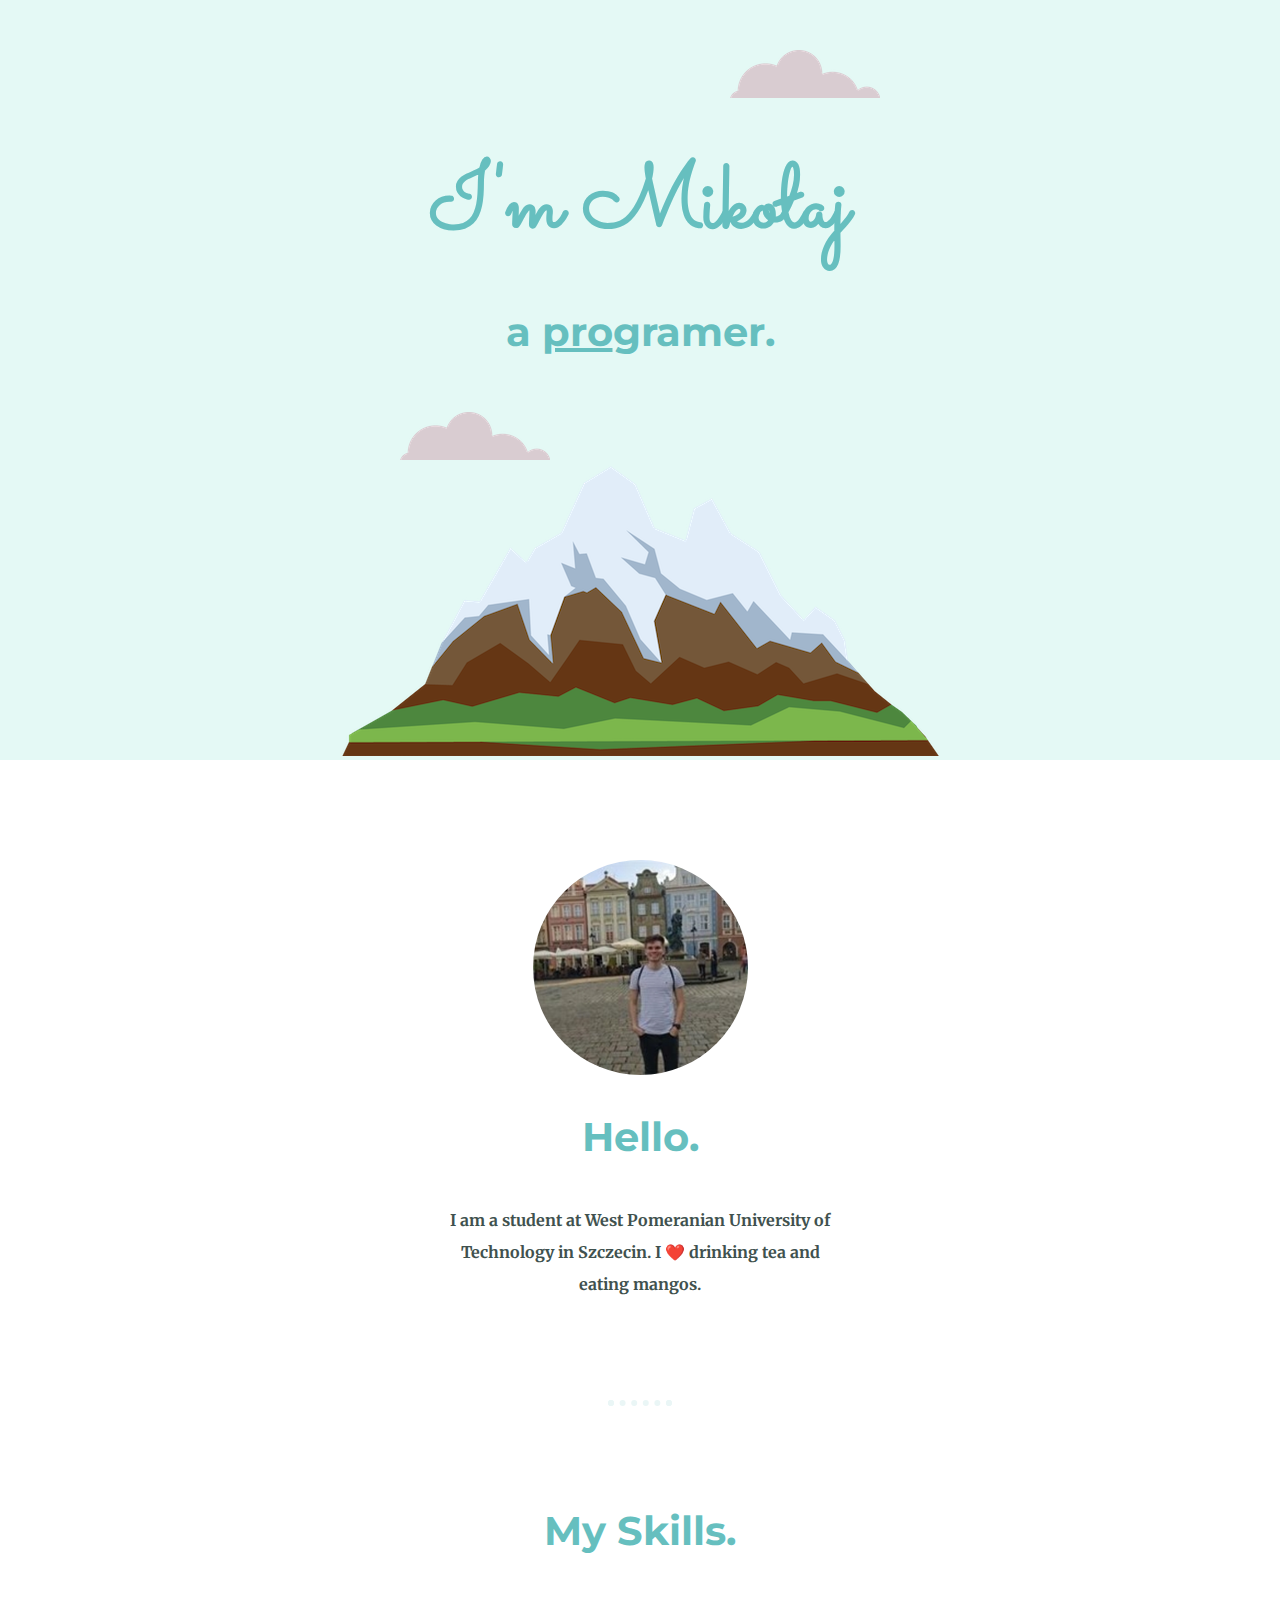
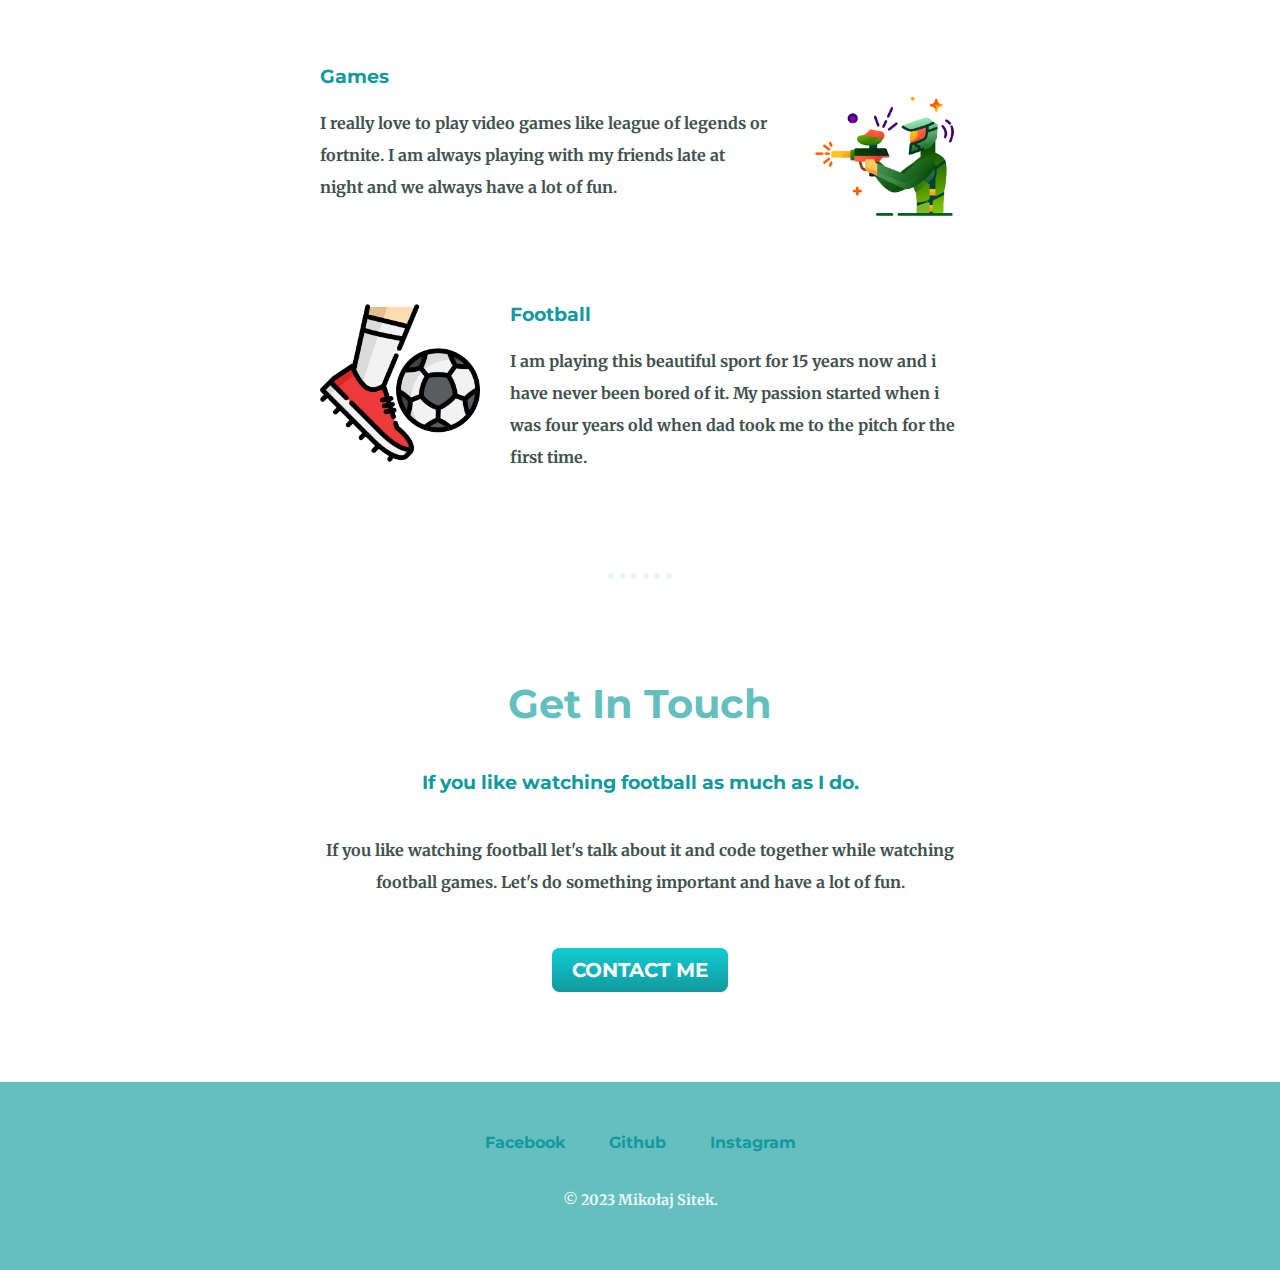
==== CSS - My Site/index.html @ 3fbc1d96 "Add files via upload" ====
<!DOCTYPE html>
<html lang="en">
<head>
    <link rel="web icon" href="">
    <meta charset="UTF-8">
    <title>Mikołaj</title>
    <link rel="stylesheet" href="CSS/style.css">
    <link rel="icon" href="favicon.ico">
    <link rel="preconnect" href="https://fonts.googleapis.com">
    <link rel="preconnect" href="https://fonts.gstatic.com" crossorigin>
    <link href="https://fonts.googleapis.com/css2?family=Merriweather&family=Montserrat&family=Montserrat+Alternates&family=Sacramento&display=swap" rel="stylesheet">
</head>
<body>
<div class="top-container">
    <img class="upper-cloud" src="images/cloud.png" alt="cloud-img">
    <h1>I'm Mikołaj</h1>
    <h2>a <span class="pro">pro</span>gramer.</h2>
    <img class="bottom-cloud" src="images/cloud.png" alt="cloud-img">
    <img src="images/mountain.png" alt="mountain-img">
</div>
<div class="middle-container">
    <div class="profile">
      <img class="profile-picture" src="images/Obraz1.png" alt="">
      <h2>Hello.</h2>
      <p class="intro">I am a student at West Pomeranian University of Technology in Szczecin. I ❤️ drinking tea and eating mangos.</p>
    </div>
    <hr>
    <div class="skills">
      <h2>My Skills.</h2>
      <div class="skill-row">
        <img class="zdjecia paintball" src="images/paintball.png" alt="">
        <h3>Games</h3>
        <p>I really love to play video games like league of legends or fortnite. I am always playing with my friends late at night and we always have a lot of fun.</p>
      </div>
      <div class="skill-row">
        <img class="zdjecia football" src="images/football.png" alt="">
        <h3>Football</h3>
        <p>I am playing this beautiful sport for 15 years now and i have never been bored of it. My passion started when i was four years old when dad took me to the pitch for the first time.</p>
      </div>
    </div>
    <hr>
    <div class="contact-me">
      <h2>Get In Touch</h2>
      <h3>If you like watching football as much as I do.</h3>
      <p class="contact-message">If you like watching football let's talk about it and code together while watching football games. Let's do something important and have a lot of fun.</p>
      <a class="btn" href="mailto:mikolaj.sitek@gmail.com">CONTACT ME</a>
    </div>
  </div>
  
  
  <div class="bottom-container">
    <a class="footer-link" href="https://www.facebook.com/profile.php?id=100060156372467">Facebook</a>
    <a class="footer-link" href="https://github.com/Sitkowski01/frontend">Github</a>
    <a class="footer-link" href="https://www.instagram.com/">Instagram</a>
    <p class="copyright">© 2023 Mikołaj Sitek.</p>
  </div>
  
</body>
</html>
---- CSS - My Site/CSS/style.css ----
body{
    color: #40514E;
    margin: 0;
    text-align: center;
    font-family: 'Merriweather', serif;
}
h1{
    color: #66BFBF;
    font-size: 5.625rem;
    margin: 2.6rem auto 0 auto;
    font-family: 'Sacramento', cursive;
    font-weight: bold;
}
h2{
    color: #66BFBF;
    font-size: 2.5rem;
    font-family: 'Montserrat', sans-serif;
    font-weight: bold;
    padding-bottom: 10px;
}
h3{
    color: #11999E;
    font-family: 'Montserrat', sans-serif;
    font-weight: bold;
}
hr{
    border: dotted #EAF6F6 6px;  
    border-bottom: none;
    width: 4%;
    margin: 100px auto;
}
p{
    line-height: 2;
    font-weight: bold;
}
a{
    color: #11999E;
    font-family: 'Montserrat', sans-serif;
    margin: 10px 20px;
    text-decoration: none;
    font-weight: bold;
}
a:hover{
    color: #EAF6F6;
}
.top-container{
    background-color: #E4F9F5;
    position: relative;
    padding-top: 100px;
}
.middle-container{
    margin: 100px 0;
}
.bottom-container{
    background-color: #66BFBF;
    padding: 50px 0 20px;
}
.bottom-cloud{
    position: absolute;
    left:400px;
    bottom: 300px;
}
.upper-cloud{
    position: absolute;
    right: 400px;
    top: 50px;
}
.pro{
    text-decoration: underline;
}
.intro{
    width: 30%;
    margin:auto;
}
.skill-row{
    width: 50%;
    margin: 100px auto 100px auto;
    text-align: left;
}
.football{
    width: 25%;
    float: left;
    margin-right: 30px;
}
.paintball{
    width: 25%;
    float: right;
    margin-left: 30px;
}
.profile-picture{
    border-radius: 100%;
}
.contact-message{
    width: 50%;
    margin: 40px auto 60px;
}

.btn {
    background: #11cdd4;
    background-image: -webkit-linear-gradient(top, #11cdd4, #11999e);
    background-image: -moz-linear-gradient(top, #11cdd4, #11999e);
    background-image: -ms-linear-gradient(top, #11cdd4, #11999e);
    background-image: -o-linear-gradient(top, #11cdd4, #11999e);
    background-image: linear-gradient(to bottom, #11cdd4, #11999e);
    -webkit-border-radius: 8;
    -moz-border-radius: 8;
    border-radius: 8px;
    font-family: 'Montserrat', sans-serif;
    color: #ffffff;
    font-size: 20px;
    font-weight: bold;
    padding: 10px 20px 10px 20px;
    text-decoration: none;
  }
  
  .btn:hover {
    background: #30e3cb;
    background-image: -webkit-linear-gradient(top, #30e3cb, #2bc4ad);
    background-image: -moz-linear-gradient(top, #30e3cb, #2bc4ad);
    background-image: -ms-linear-gradient(top, #30e3cb, #2bc4ad);
    background-image: -o-linear-gradient(top, #30e3cb, #2bc4ad);
    background-image: linear-gradient(to bottom, #30e3cb, #2bc4ad);
    text-decoration: none;
  }
  .copyright{
    color: #EAF6F6;
    font-size: 0.9rem;
    padding: 20px 0;
  }
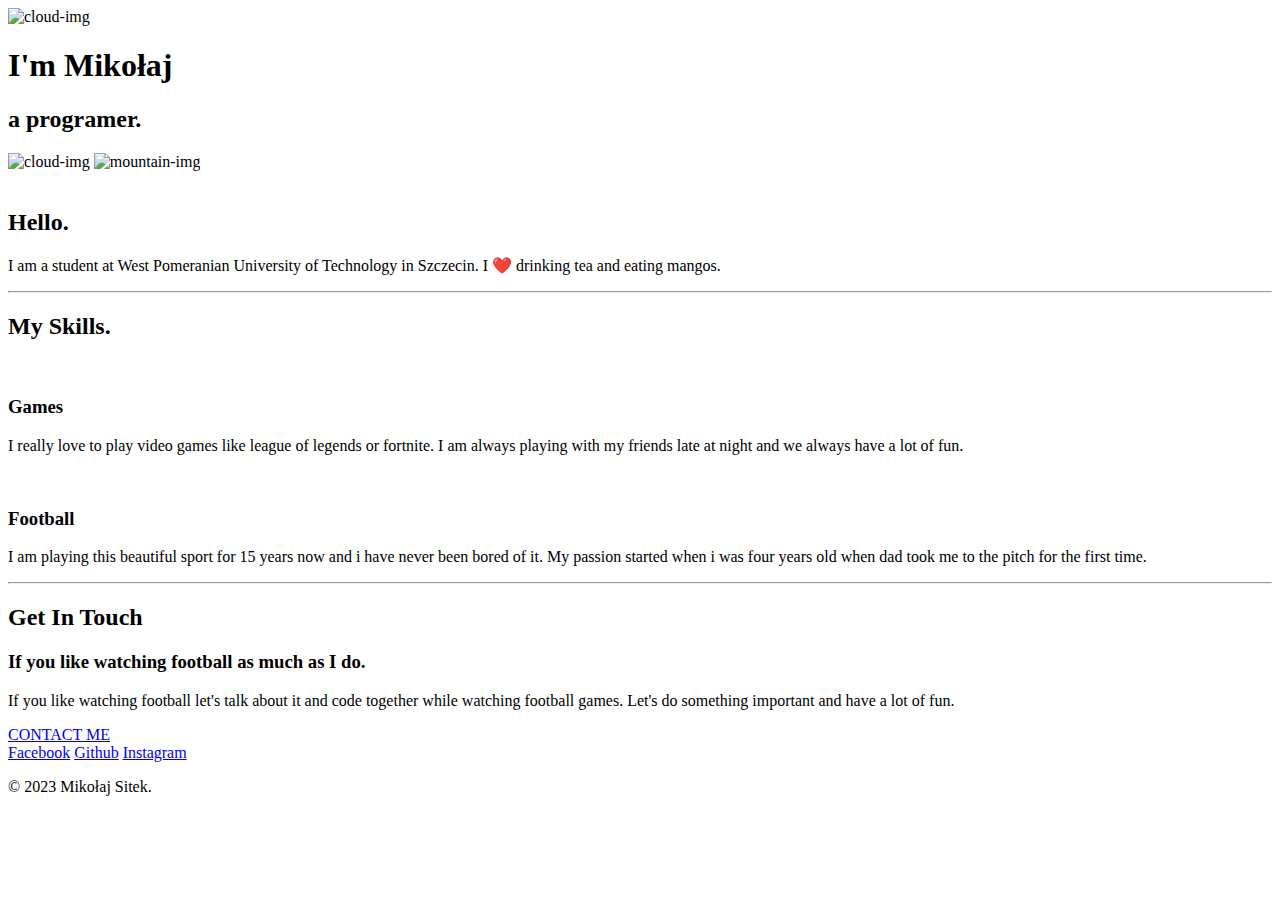
==== commit 15024c78: "Update index.html" ====
--- a/CSS - My Site/index.html
+++ b/CSS - My Site/index.html
@@ -4,7 +4,7 @@
     <link rel="web icon" href="">
     <meta charset="UTF-8">
     <title>Mikołaj</title>
-    <link rel="stylesheet" href="CSS/style.css">
+    <link rel="stylesheet" href="CSS - My Site/CSS/style.css">
     <link rel="icon" href="favicon.ico">
     <link rel="preconnect" href="https://fonts.googleapis.com">
     <link rel="preconnect" href="https://fonts.gstatic.com" crossorigin>
@@ -12,15 +12,15 @@
 </head>
 <body>
 <div class="top-container">
-    <img class="upper-cloud" src="images/cloud.png" alt="cloud-img">
+    <img class="upper-cloud" src="CSS - My Site/images/cloud.png" alt="cloud-img">
     <h1>I'm Mikołaj</h1>
     <h2>a <span class="pro">pro</span>gramer.</h2>
-    <img class="bottom-cloud" src="images/cloud.png" alt="cloud-img">
-    <img src="images/mountain.png" alt="mountain-img">
+    <img class="bottom-cloud" src="CSS - My Site/images/cloud.png" alt="cloud-img">
+    <img src="CSS - My Site/images/mountain.png" alt="mountain-img">
 </div>
 <div class="middle-container">
     <div class="profile">
-      <img class="profile-picture" src="images/Obraz1.png" alt="">
+      <img class="profile-picture" src="CSS - My Site/images/Obraz1.png" alt="">
       <h2>Hello.</h2>
       <p class="intro">I am a student at West Pomeranian University of Technology in Szczecin. I ❤️ drinking tea and eating mangos.</p>
     </div>
@@ -28,12 +28,12 @@
     <div class="skills">
       <h2>My Skills.</h2>
       <div class="skill-row">
-        <img class="zdjecia paintball" src="images/paintball.png" alt="">
+        <img class="zdjecia paintball" src="CSS - My Site/images/paintball.png" alt="">
         <h3>Games</h3>
         <p>I really love to play video games like league of legends or fortnite. I am always playing with my friends late at night and we always have a lot of fun.</p>
       </div>
       <div class="skill-row">
-        <img class="zdjecia football" src="images/football.png" alt="">
+        <img class="zdjecia football" src="CSS - My Site/images/football.png" alt="">
         <h3>Football</h3>
         <p>I am playing this beautiful sport for 15 years now and i have never been bored of it. My passion started when i was four years old when dad took me to the pitch for the first time.</p>
       </div>
@@ -56,4 +56,4 @@
   </div>
   
 </body>
-</html>+</html>
